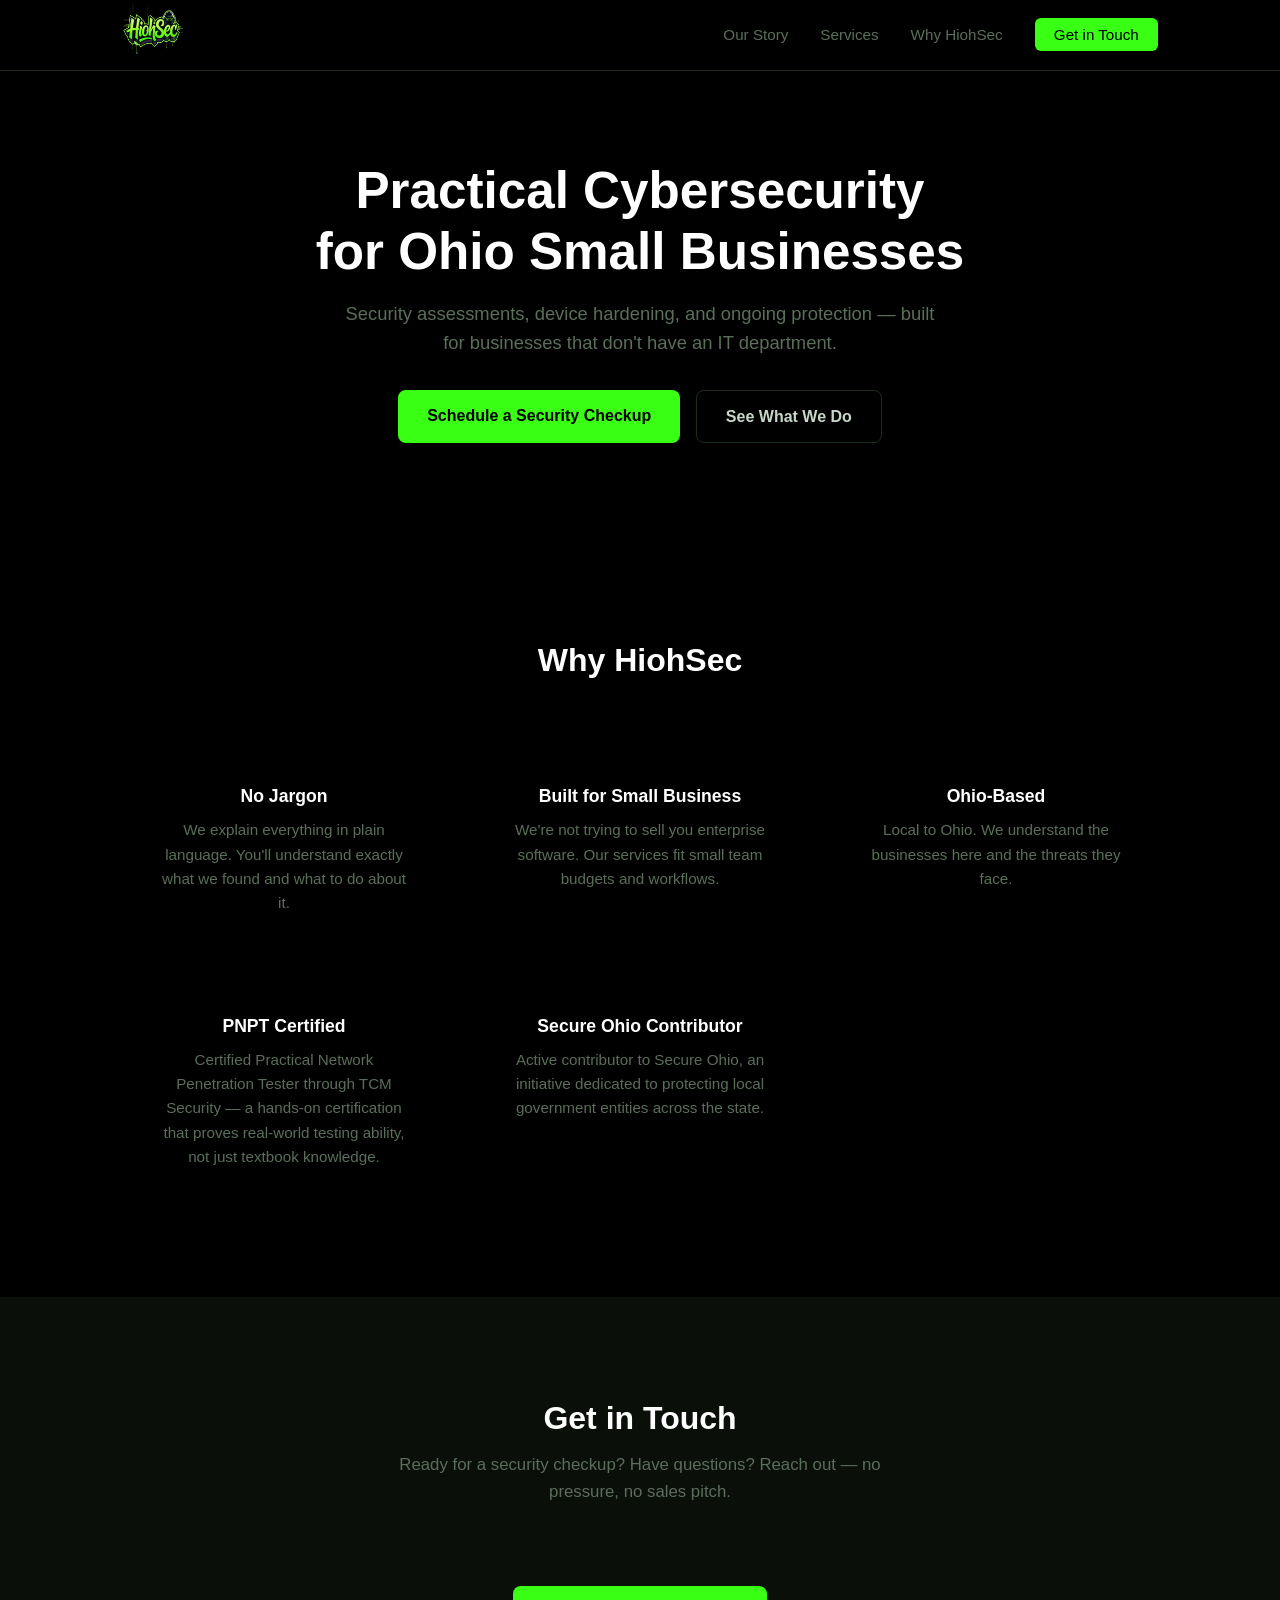
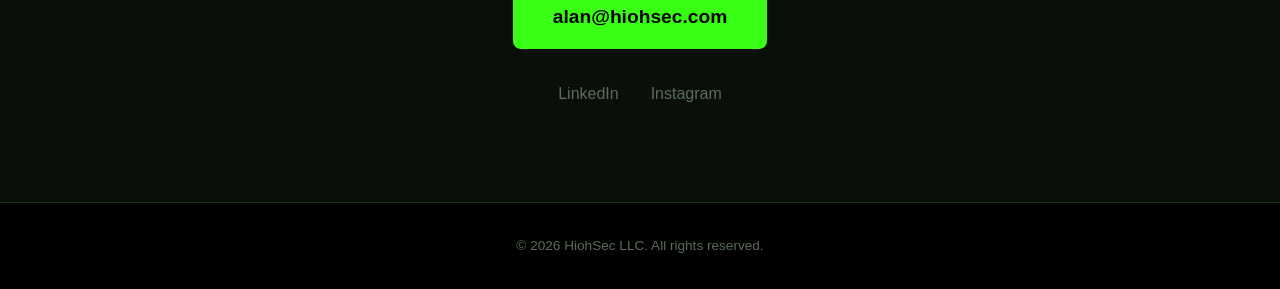
==== index.html @ aab49d2a "Tighten CSP, add referrer meta, add SECURITY.md" ====
<!DOCTYPE html>
<html lang="en">
<head>
    <meta charset="UTF-8">
    <meta name="viewport" content="width=device-width, initial-scale=1.0">
    <meta name="description" content="HiohSec LLC — Affordable, practical cybersecurity assessments for Ohio small businesses. PNPT-certified. Founded in Ohio.">
    <title>HiohSec LLC | Cybersecurity for Ohio Small Businesses</title>
    <meta http-equiv="Content-Security-Policy" content="default-src 'self'; script-src 'self'; style-src 'self' https://fonts.googleapis.com; font-src https://fonts.gstatic.com; img-src 'self' data:;">
    <meta name="referrer" content="strict-origin-when-cross-origin">
    <link rel="icon" type="image/png" href="img/logo.png">
    <link rel="preconnect" href="https://fonts.googleapis.com">
    <link rel="preconnect" href="https://fonts.gstatic.com" crossorigin>
    <link href="https://fonts.googleapis.com/css2?family=Inter:wght@400;500;600;700&display=swap" rel="stylesheet">
    <link rel="stylesheet" href="css/style.css">
</head>
<body>
    
    <nav class="navbar">
        <div class="container nav-content">
            <a href="index.html" class="nav-logo">
                <img src="img/logo.png" alt="HiohSec LLC">
            </a>
            <ul class="nav-links">
                <li><a href="about.html">Our Story</a></li>
                <li><a href="services.html">Services</a></li>
                <li><a href="#why">Why HiohSec</a></li>
                <li><a href="#contact" class="nav-cta">Get in Touch</a></li>
            </ul>
            <button class="mobile-menu-btn" aria-label="Toggle menu">
                <span></span>
                <span></span>
                <span></span>
            </button>
        </div>
    </nav>

    <section class="hero">
        <div class="container">
            <h1>Practical Cybersecurity<br>for Ohio Small Businesses</h1>
            <p class="hero-sub">Security assessments, device hardening, and ongoing protection — built for businesses that don't have an IT department.</p>
            <div class="hero-buttons">
                <a href="https://calendly.com/hiohsec/30min" class="btn btn-primary" target="_blank" rel="noopener noreferrer">Schedule a Security Checkup</a>
                <a href="services.html" class="btn btn-secondary">See What We Do</a>
            </div>
        </div>
    </section>

    <section id="why" class="section">
        <div class="container">
            <h2>Why HiohSec</h2>
            <div class="why-grid">
                <div class="why-item">
                    <h3>No Jargon</h3>
                    <p>We explain everything in plain language. You'll understand exactly what we found and what to do about it.</p>
                </div>
                <div class="why-item">
                    <h3>Built for Small Business</h3>
                    <p>We're not trying to sell you enterprise software. Our services fit small team budgets and workflows.</p>
                </div>
                <div class="why-item">
                    <h3>Ohio-Based</h3>
                    <p>Local to Ohio. We understand the businesses here and the threats they face.</p>
                </div>
                <div class="why-item">
                    <h3>PNPT Certified</h3>
                    <p>Certified Practical Network Penetration Tester through TCM Security — a hands-on certification that proves real-world testing ability, not just textbook knowledge.</p>
                </div>
                <div class="why-item">
                    <h3>Secure Ohio Contributor</h3>
                    <p>Active contributor to Secure Ohio, an initiative dedicated to protecting local government entities across the state.</p>
                </div>
            </div>
        </div>
    </section>

    <section id="contact" class="section section-alt">
        <div class="container contact-section">
            <h2>Get in Touch</h2>
            <p class="section-sub">Ready for a security checkup? Have questions? Reach out — no pressure, no sales pitch.</p>
            <a href="mailto:alan@hiohsec.com" class="btn btn-primary btn-lg">alan@hiohsec.com</a>
            <div class="social-links">
                <a href="https://www.linkedin.com/in/alan-alvarado1/" target="_blank" rel="noopener noreferrer">LinkedIn</a>
                <a href="https://www.instagram.com/hiohsec" target="_blank" rel="noopener noreferrer">Instagram</a>
            </div>
        </div>
    </section>

    <footer class="footer">
        <div class="container">
            <p>&copy; 2026 HiohSec LLC. All rights reserved.</p>
        </div>
    </footer>

    <script src="/js/main.js"></script>
</body>
</html>
---- css/style.css ----
/*
    ===========================================
    HiohSec — Stylesheet
    ===========================================

    HOW CSS WORKS (quick version):
    - You select HTML elements and apply styles to them.
    - "." means a class (e.g., .navbar styles <nav class="navbar">)
    - "#" means an id (e.g., #about styles <section id="about">)
    - Styles cascade — later rules override earlier ones.

    CSS VARIABLES (the :root block below):
    - Think of these as constants. Define colors once, use everywhere.
    - If you want to change the brand color, change it in ONE place.
*/

:root {
    /* Brand colors — neon green + black to match the HiohSec logo */
    --color-primary: #39ff14;       /* Neon green — matches logo */
    --color-primary-dark: #2ecc0f;  /* Slightly darker green for hover states */
    --color-bg: #000000;            /* Pure black */
    --color-bg-alt: #0a0f0a;       /* Near-black with a hint of green */
    --color-text: #c8d6c8;          /* Light gray-green text */
    --color-text-muted: #5a6e5a;    /* Muted green-gray */
    --color-heading: #ffffff;       /* White headings */
    --color-border: #1a2e1a;        /* Dark green-tinted borders */
    --color-card: #0a0f0a;          /* Card backgrounds */

    /* Typography */
    --font-main: 'Inter', -apple-system, BlinkMacSystemFont, sans-serif;

    /* Spacing — consistent spacing makes everything look clean */
    --space-xs: 0.5rem;
    --space-sm: 1rem;
    --space-md: 2rem;
    --space-lg: 4rem;
    --space-xl: 6rem;
}

/*
    RESET & BASE
    Browsers have default styles that vary. This normalizes everything
    so the site looks the same on Chrome, Firefox, Safari, Edge.
*/
*,
*::before,
*::after {
    margin: 0;
    padding: 0;
    box-sizing: border-box; /* Makes width calculations include padding/border */
}

html {
    scroll-behavior: smooth;     /* Smooth scrolling when clicking nav links */
    scroll-padding-top: 80px;   /* Offset so sections aren't hidden behind the navbar */
}

body {
    font-family: var(--font-main);
    background-color: var(--color-bg);
    color: var(--color-text);
    line-height: 1.6;           /* Line spacing — 1.6 is very readable */
    -webkit-font-smoothing: antialiased;
}

/*
    CONTAINER
    Centers content and limits max width so text doesn't
    stretch across ultra-wide screens. Used inside every section.
*/
.container {
    max-width: 1100px;
    margin: 0 auto;          /* auto left/right margin = centered */
    padding: 0 var(--space-md);
}

/* =========================================
   NAVIGATION
   ========================================= */
.navbar {
    position: fixed;          /* Stays at the top when you scroll */
    top: 0;
    left: 0;
    right: 0;
    z-index: 1000;           /* On top of everything else */
    background: rgba(0, 0, 0, 0.95);   /* Black semi-transparent bg */
    backdrop-filter: blur(10px);          /* Blurred glass effect */
    border-bottom: 1px solid var(--color-border);
}

.nav-content {
    display: flex;            /* Flexbox: items sit side by side */
    align-items: center;
    justify-content: space-between;  /* Logo left, links right */
    height: 70px;
}

.nav-logo {
    font-size: 1.4rem;
    font-weight: 700;
    color: var(--color-heading);
    text-decoration: none;
}

.nav-logo img {
    height: 65px;
    width: auto;
}

.nav-links {
    display: flex;
    list-style: none;        /* Removes bullet points */
    gap: var(--space-md);    /* Space between links */
    align-items: center;
}

.nav-links a {
    color: var(--color-text-muted);
    text-decoration: none;
    font-size: 0.95rem;
    font-weight: 500;
    transition: color 0.2s;  /* Smooth color change on hover */
}

.nav-links a:hover {
    color: var(--color-heading);
}

/* The "Get in Touch" button in the nav */
.nav-cta {
    background: var(--color-primary);
    color: #000000 !important;
    padding: 0.5rem 1.2rem;
    border-radius: 6px;
    transition: background 0.2s !important;
}

.nav-cta:hover {
    background: var(--color-primary-dark) !important;
}

/* Mobile menu button — hidden on desktop */
.mobile-menu-btn {
    display: none;
    background: none;
    border: none;
    cursor: pointer;
    padding: 0.5rem;
    flex-direction: column;
    gap: 5px;
}

.mobile-menu-btn span {
    display: block;
    width: 24px;
    height: 2px;
    background: var(--color-text);
    transition: transform 0.3s, opacity 0.3s;
}

/* Hamburger → X animation when menu is open */
.mobile-menu-btn.active span:nth-child(1) {
    transform: rotate(45deg) translate(5px, 5px);
}
.mobile-menu-btn.active span:nth-child(2) {
    opacity: 0;
}
.mobile-menu-btn.active span:nth-child(3) {
    transform: rotate(-45deg) translate(5px, -5px);
}

/* =========================================
   HERO SECTION
   ========================================= */
.hero {
    padding: 10rem 0 var(--space-xl);  /* Extra top padding to clear fixed nav */
    text-align: center;
}

.hero h1 {
    font-size: clamp(2rem, 5vw, 3.2rem);  /* Responsive font size: min 2rem, max 3.2rem */
    font-weight: 700;
    color: var(--color-heading);
    line-height: 1.2;
    margin-bottom: var(--space-sm);
}

.hero-sub {
    font-size: 1.15rem;
    color: var(--color-text-muted);
    max-width: 600px;
    margin: 0 auto var(--space-md);
}

.hero-buttons {
    display: flex;
    gap: var(--space-sm);
    justify-content: center;
    flex-wrap: wrap;         /* Wraps to new line on small screens */
}

/* =========================================
   BUTTONS
   ========================================= */
.btn {
    display: inline-block;
    padding: 0.8rem 1.8rem;
    border-radius: 8px;
    text-decoration: none;
    font-weight: 600;
    font-size: 1rem;
    transition: all 0.2s;
    cursor: pointer;
}

.btn-primary {
    background: var(--color-primary);
    color: #000000;
}

.btn-primary:hover {
    background: var(--color-primary-dark);
    transform: translateY(-1px);  /* Subtle lift on hover */
}

.btn-secondary {
    background: transparent;
    color: var(--color-text);
    border: 1px solid var(--color-border);
}

.btn-secondary:hover {
    border-color: var(--color-text-muted);
    transform: translateY(-1px);
}

.btn-lg {
    font-size: 1.2rem;
    padding: 1rem 2.5rem;
}

/* =========================================
   SECTIONS
   ========================================= */
.section {
    padding: var(--space-xl) 0;
}

/* Alternating background for visual rhythm */
.section-alt {
    background: var(--color-bg-alt);
}

.section h2 {
    font-size: 2rem;
    color: var(--color-heading);
    margin-bottom: var(--space-xs);
    text-align: center;
}

.section-sub {
    color: var(--color-text-muted);
    text-align: center;
    max-width: 550px;
    margin: 0 auto var(--space-lg);
    font-size: 1.05rem;
}

/* =========================================
   ABOUT SECTION
   ========================================= */
.about-text {
    max-width: 700px;
    margin: var(--space-md) auto 0;
}

.about-text p {
    margin-bottom: var(--space-sm);
    font-size: 1.05rem;
}

.credentials {
    margin-top: var(--space-md);
    display: flex;
    flex-direction: column;
    gap: var(--space-sm);
}

.credential {
    background: var(--color-bg-alt);
    padding: var(--space-sm) var(--space-md);
    border-radius: 8px;
    border-left: 3px solid var(--color-primary);
}

.credential-label {
    display: block;
    font-size: 0.8rem;
    color: var(--color-primary);
    font-weight: 600;
    text-transform: uppercase;
    letter-spacing: 0.05em;
    margin-bottom: 0.25rem;
}

.credential-value {
    color: var(--color-heading);
    font-weight: 500;
}

/* =========================================
   SERVICES GRID
   ========================================= */

/*
    CSS GRID:
    This creates a responsive grid. "repeat(auto-fit, minmax(300px, 1fr))"
    means: make as many columns as fit, each at least 300px wide.
    On a wide screen = 3 columns. On a phone = 1 column. Automatic.
*/
.services-grid {
    display: grid;
    grid-template-columns: repeat(auto-fit, minmax(300px, 1fr));
    gap: var(--space-md);
}

.service-card {
    background: var(--color-bg);
    border: 1px solid var(--color-border);
    border-radius: 12px;
    padding: var(--space-md);
    transition: border-color 0.2s, transform 0.2s;
}

.service-card:hover {
    border-color: var(--color-primary);
    transform: translateY(-2px);
}

.service-icon {
    font-size: 2rem;
    margin-bottom: var(--space-sm);
}

.service-card h3 {
    color: var(--color-heading);
    font-size: 1.25rem;
    margin-bottom: var(--space-xs);
}

.service-card p {
    color: var(--color-text-muted);
    margin-bottom: var(--space-sm);
    font-size: 0.95rem;
}

.service-list {
    list-style: none;
}

.service-list li {
    color: var(--color-text);
    padding: 0.3rem 0;
    font-size: 0.9rem;
}

/* Adds a checkmark before each list item */
.service-list li::before {
    content: "✓ ";
    color: var(--color-primary);
    font-weight: 700;
}

/* =========================================
   WHY GRID
   ========================================= */
.why-grid {
    display: grid;
    grid-template-columns: repeat(auto-fit, minmax(240px, 1fr));
    gap: var(--space-md);
    margin-top: var(--space-lg);
}

.why-item {
    text-align: center;
    padding: var(--space-md);
}

.why-item h3 {
    color: var(--color-heading);
    margin-bottom: var(--space-xs);
    font-size: 1.1rem;
}

.why-item p {
    color: var(--color-text-muted);
    font-size: 0.95rem;
}

/* =========================================
   CONTACT SECTION
   ========================================= */
.contact-section {
    text-align: center;
}

.contact-section .btn {
    margin-top: var(--space-sm);
}

.social-links {
    margin-top: var(--space-md);
    display: flex;
    justify-content: center;
    gap: var(--space-md);
}

.social-links a {
    color: var(--color-text-muted);
    text-decoration: none;
    font-weight: 500;
    transition: color 0.2s;
}

.social-links a:hover {
    color: var(--color-primary);
}

/* =========================================
   FOOTER
   ========================================= */
.footer {
    padding: var(--space-md) 0;
    text-align: center;
    border-top: 1px solid var(--color-border);
    color: var(--color-text-muted);
    font-size: 0.85rem;
}

/* =========================================
   PAGE HERO (for sub-pages like About, Services)
   ========================================= */
.page-hero {
    padding: 8rem 0 var(--space-lg);
    text-align: center;
    border-bottom: 1px solid var(--color-border);
}

.page-hero h1 {
    font-size: clamp(2rem, 5vw, 3rem);
    font-weight: 700;
    color: var(--color-heading);
    margin-bottom: var(--space-xs);
}

/* Active nav link */
.nav-links a.active {
    color: var(--color-primary);
}

/* =========================================
   STORY PAGE (about.html)
   ========================================= */
.story-content {
    max-width: 750px;
    margin: 0 auto;
}

.story-block {
    margin-bottom: var(--space-md);
}

.story-block p {
    font-size: 1.05rem;
    margin-bottom: var(--space-sm);
    line-height: 1.8;
}

.story-block h2 {
    text-align: left;
    margin-bottom: var(--space-md);
}

.story-divider {
    border: none;
    border-top: 1px solid var(--color-border);
    margin: var(--space-lg) 0;
}

.story-location {
    text-align: center;
}

.story-image {
    width: 100%;
    max-width: 600px;
    border-radius: 12px;
    border: 1px solid var(--color-border);
    margin-bottom: var(--space-md);
}

.story-caption {
    max-width: 550px;
    margin: 0 auto;
}

.story-pin {
    font-size: 1.5rem;
    display: block;
    margin-bottom: var(--space-xs);
}

.story-caption h3 {
    color: var(--color-primary);
    font-size: 1.2rem;
    margin-bottom: var(--space-xs);
}

.story-caption p {
    color: var(--color-text-muted);
    font-size: 0.95rem;
    font-style: italic;
}

/* =========================================
   HOW IT WORKS (services.html)
   ========================================= */
.steps-grid {
    display: grid;
    grid-template-columns: repeat(auto-fit, minmax(250px, 1fr));
    gap: var(--space-md);
    margin-top: var(--space-md);
}

.step {
    text-align: center;
    padding: var(--space-md);
}

.step-number {
    display: inline-flex;
    align-items: center;
    justify-content: center;
    width: 48px;
    height: 48px;
    border-radius: 50%;
    background: var(--color-primary);
    color: #000000;
    font-size: 1.3rem;
    font-weight: 700;
    margin-bottom: var(--space-sm);
}

.step h3 {
    color: var(--color-heading);
    margin-bottom: var(--space-xs);
}

.step p {
    color: var(--color-text-muted);
    font-size: 0.95rem;
}

/* =========================================
   MOBILE RESPONSIVE
   ========================================= */

/*
    @media queries let you change styles based on screen size.
    768px is a common breakpoint for tablets.
    Below that = phones.
*/
@media (max-width: 768px) {
    /* Show the hamburger menu button */
    .mobile-menu-btn {
        display: flex;
    }

    .navbar {
        margin-top: 0;
    }

    .container.nav-content {
        flex-direction: column;
        align-items: flex-start;
        height: auto;
        padding-top: 0.5rem;
        padding-bottom: 0.5rem;
    }

    .nav-links {
        display: none;
        position: absolute;
        top: 100%; /* place directly below the navbar (responsive to navbar height) */
        left: 0;
        right: 0;
        background: var(--color-bg);
        border-bottom: 1px solid var(--color-border);
        flex-direction: column;
        padding: var(--space-sm) 0;
        z-index: 999;
    }
    .nav-links.active {
        display: flex;
    }
    .nav-links li {
        text-align: center;
        padding: 1.2rem 0;
    }
    .nav-links a {
        display: inline-block;
        padding: 0.5rem 1.2rem;
        margin: 0.2rem 0;
    }
    .nav-cta {
        margin-top: 0.5rem;
        margin-bottom: 0.5rem;
        width: 90%;
        box-sizing: border-box;
        display: block;
        margin-left: auto;
        margin-right: auto;
    }
    .nav-logo {
        padding-left: 0.5rem;
        margin-bottom: 0.5rem;
    }
    .nav-logo img {
        height: 50px;
        margin-bottom: 0.5rem;
    }
    /* Ensure hamburger sits above dropdown and other content */
    .mobile-menu-btn {
        z-index: 1100;
    }
}
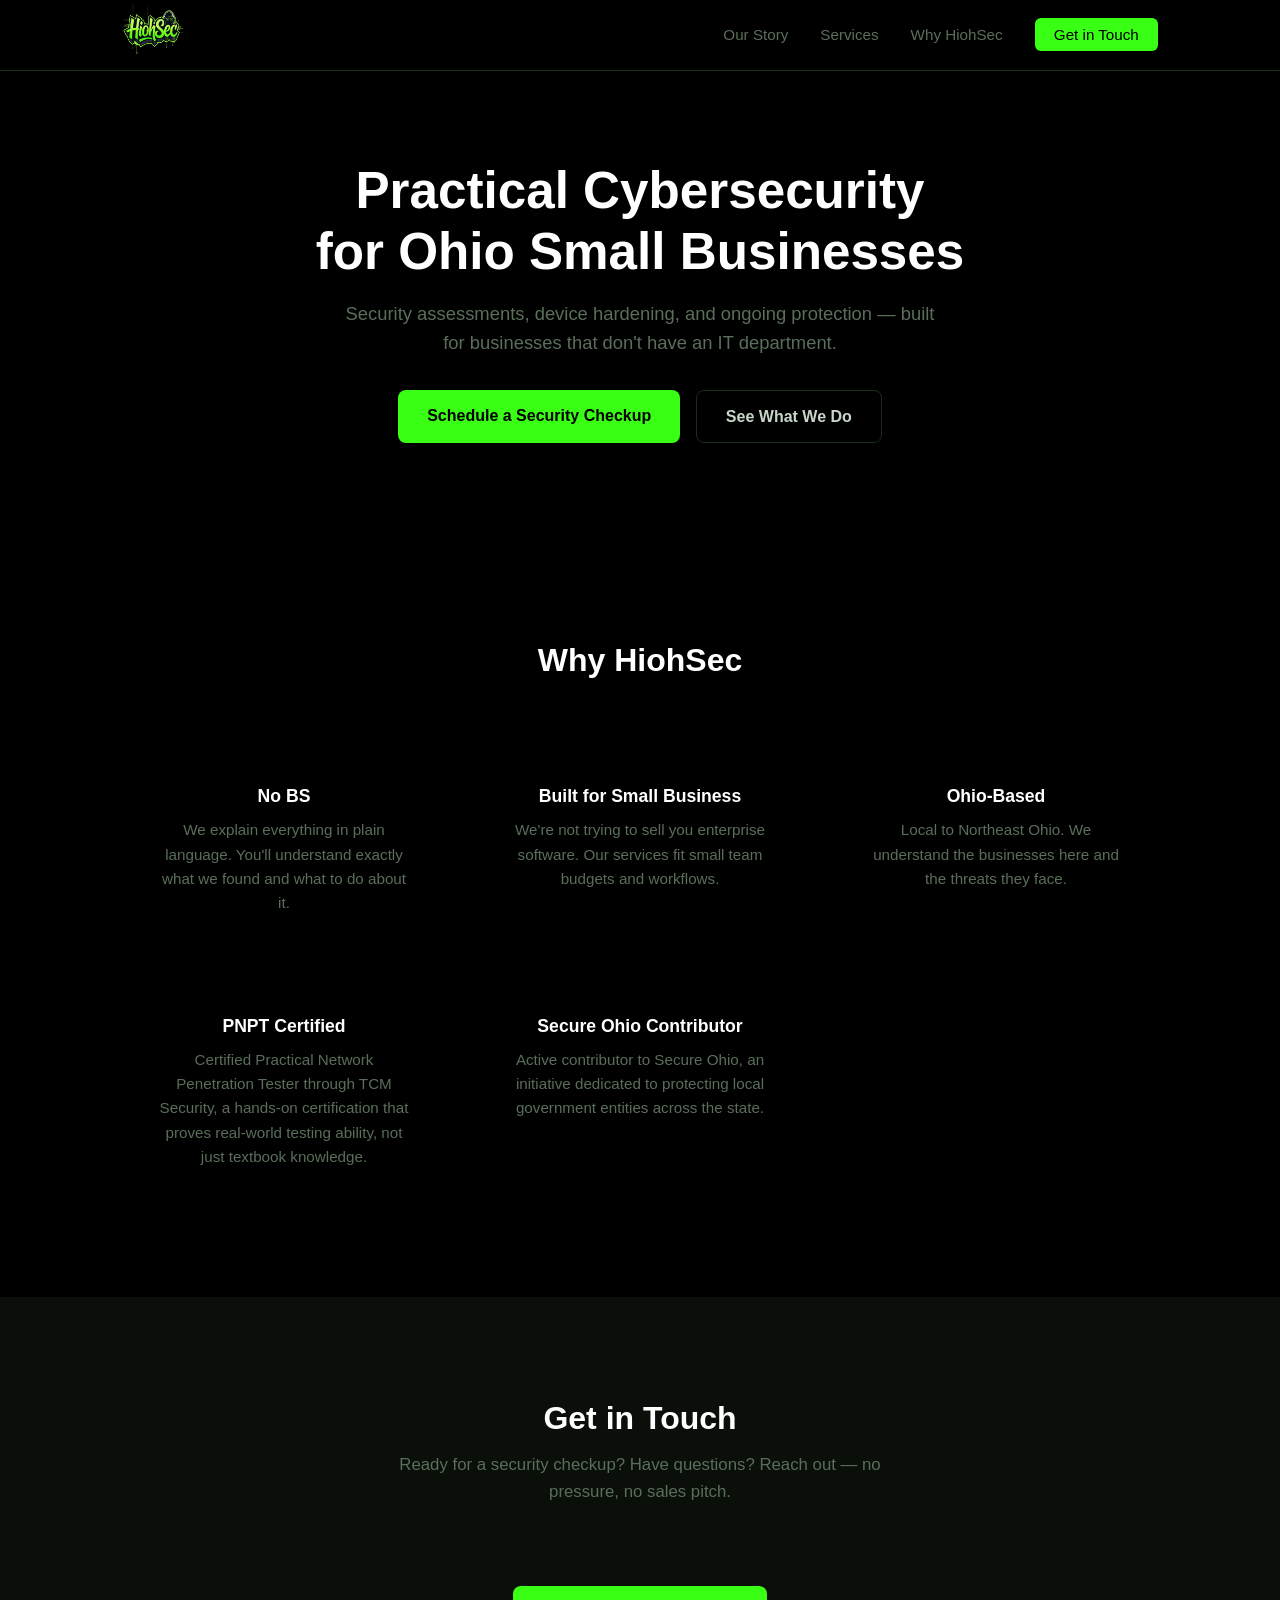
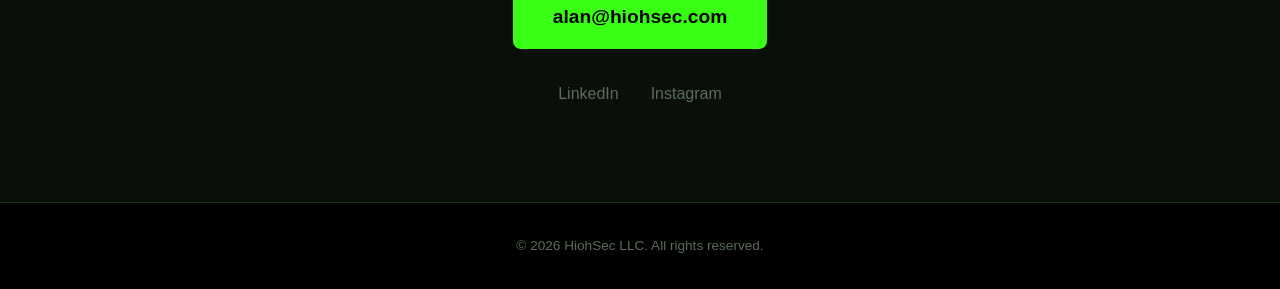
==== commit 4ca7f49c: "Minor FIx" ====
--- a/index.html
+++ b/index.html
@@ -50,7 +50,7 @@
             <h2>Why HiohSec</h2>
             <div class="why-grid">
                 <div class="why-item">
-                    <h3>No Jargon</h3>
+                    <h3>No BS</h3>
                     <p>We explain everything in plain language. You'll understand exactly what we found and what to do about it.</p>
                 </div>
                 <div class="why-item">
@@ -59,11 +59,11 @@
                 </div>
                 <div class="why-item">
                     <h3>Ohio-Based</h3>
-                    <p>Local to Ohio. We understand the businesses here and the threats they face.</p>
+                    <p>Local to Northeast Ohio. We understand the businesses here and the threats they face.</p>
                 </div>
                 <div class="why-item">
                     <h3>PNPT Certified</h3>
-                    <p>Certified Practical Network Penetration Tester through TCM Security — a hands-on certification that proves real-world testing ability, not just textbook knowledge.</p>
+                    <p>Certified Practical Network Penetration Tester through TCM Security, a hands-on certification that proves real-world testing ability, not just textbook knowledge.</p>
                 </div>
                 <div class="why-item">
                     <h3>Secure Ohio Contributor</h3>
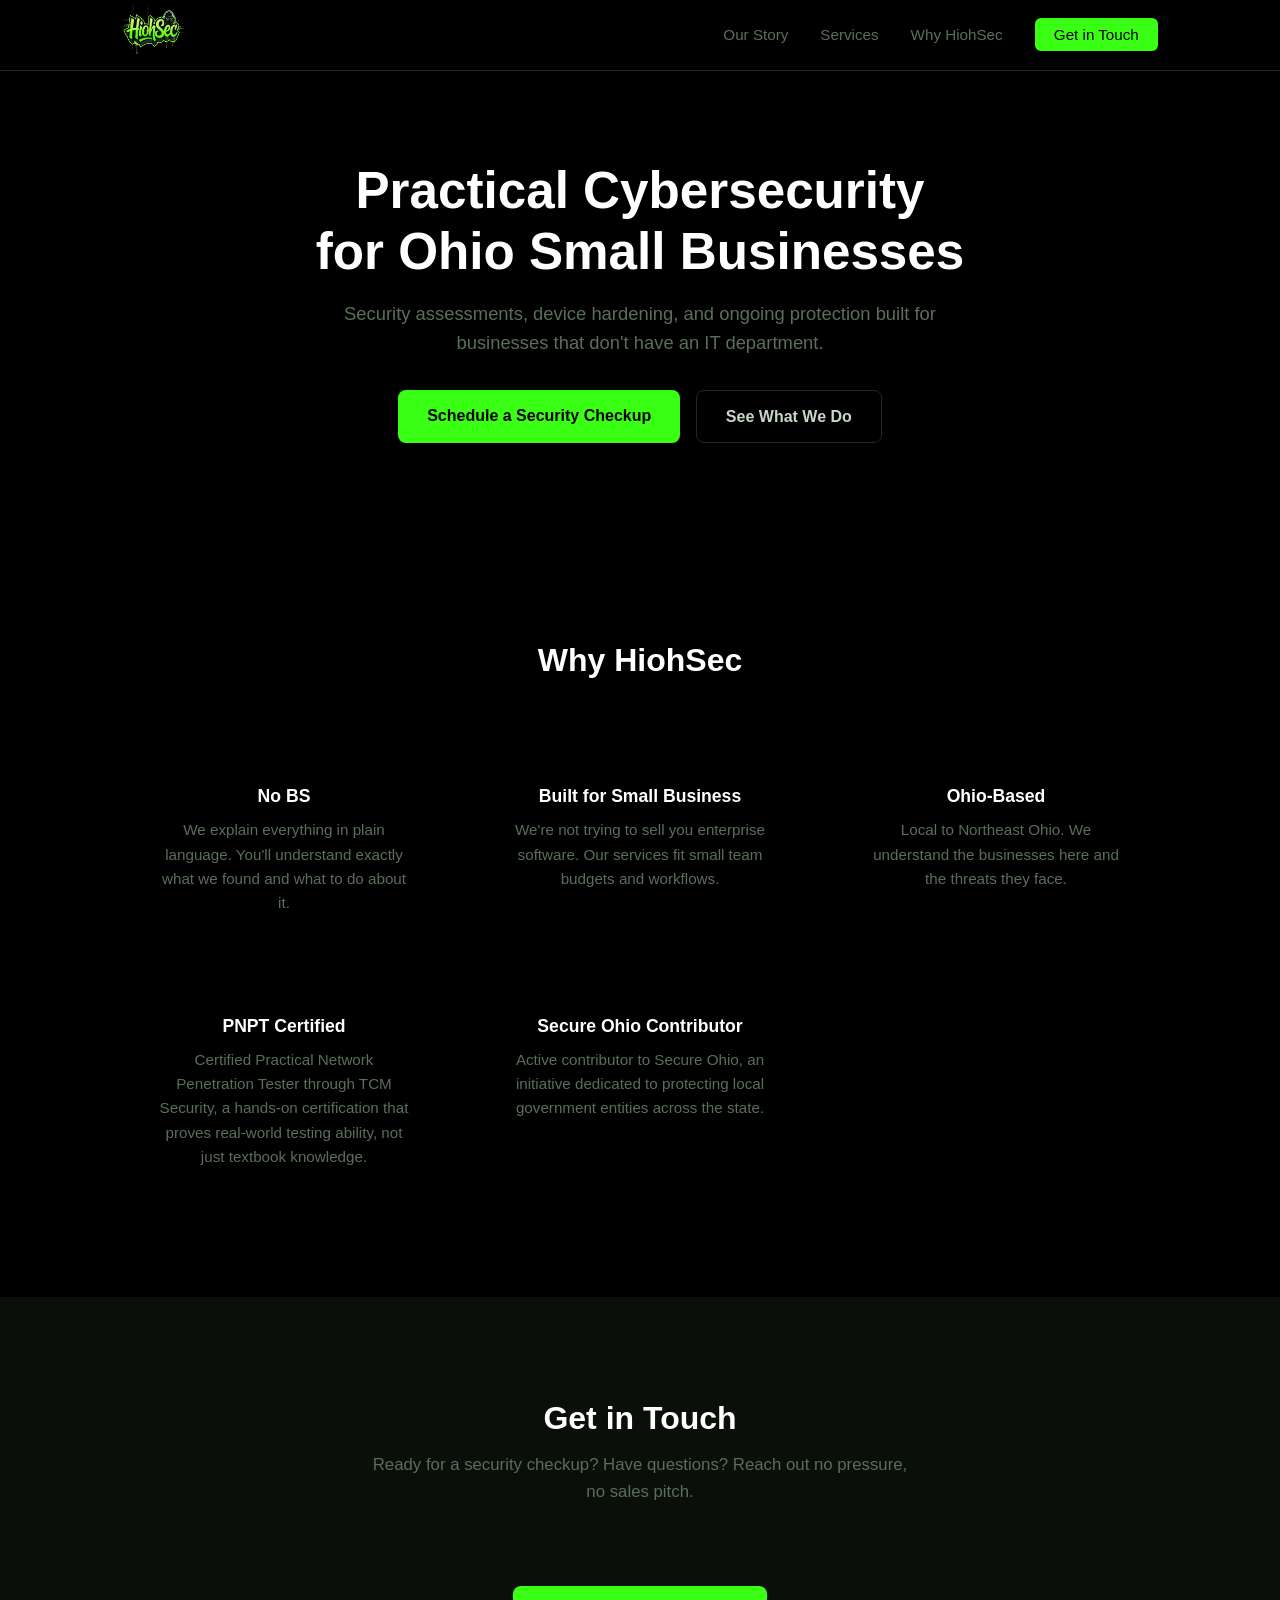
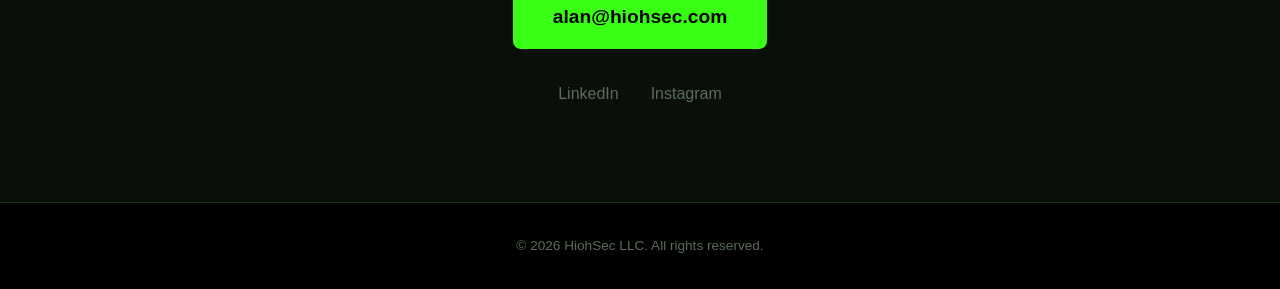
==== commit 4e9e6057: "fd" ====
--- a/index.html
+++ b/index.html
@@ -37,7 +37,7 @@
     <section class="hero">
         <div class="container">
             <h1>Practical Cybersecurity<br>for Ohio Small Businesses</h1>
-            <p class="hero-sub">Security assessments, device hardening, and ongoing protection — built for businesses that don't have an IT department.</p>
+            <p class="hero-sub">Security assessments, device hardening, and ongoing protection built for businesses that don't have an IT department.</p>
             <div class="hero-buttons">
                 <a href="https://calendly.com/hiohsec/30min" class="btn btn-primary" target="_blank" rel="noopener noreferrer">Schedule a Security Checkup</a>
                 <a href="services.html" class="btn btn-secondary">See What We Do</a>
@@ -76,7 +76,7 @@
     <section id="contact" class="section section-alt">
         <div class="container contact-section">
             <h2>Get in Touch</h2>
-            <p class="section-sub">Ready for a security checkup? Have questions? Reach out — no pressure, no sales pitch.</p>
+            <p class="section-sub">Ready for a security checkup? Have questions? Reach out no pressure, no sales pitch.</p>
             <a href="mailto:alan@hiohsec.com" class="btn btn-primary btn-lg">alan@hiohsec.com</a>
             <div class="social-links">
                 <a href="https://www.linkedin.com/in/alan-alvarado1/" target="_blank" rel="noopener noreferrer">LinkedIn</a>
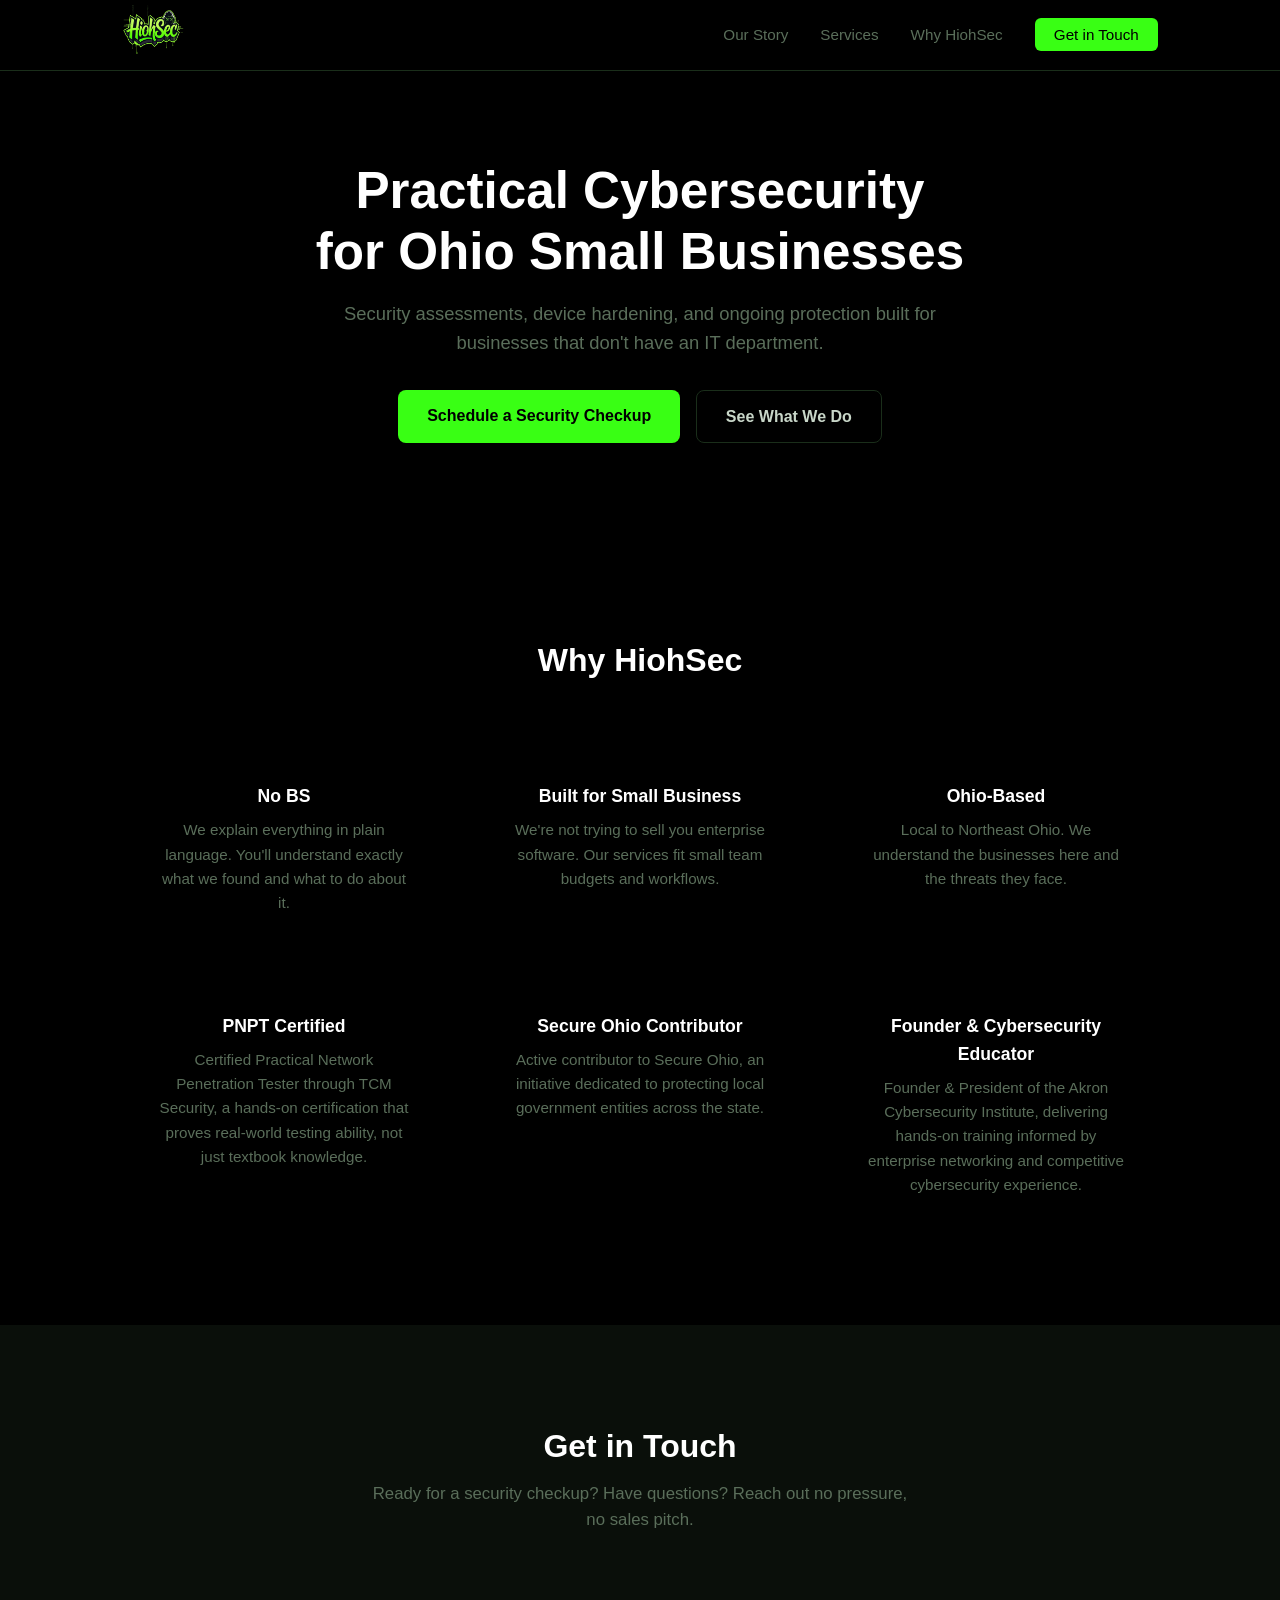
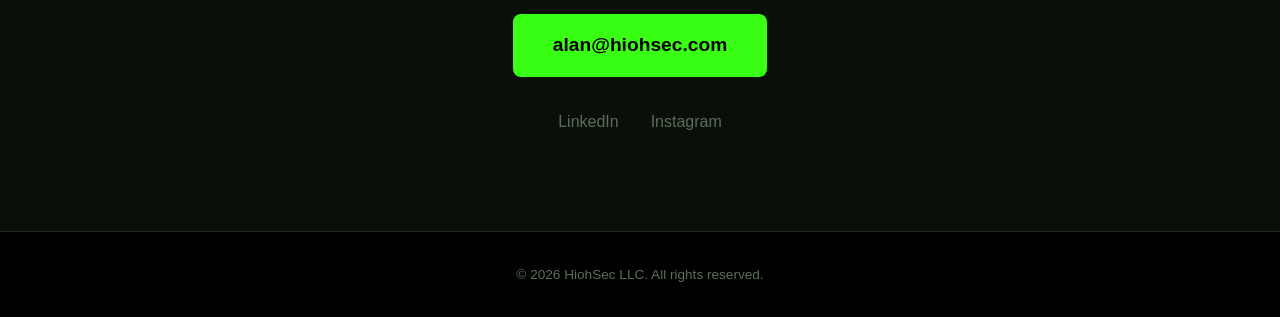
==== commit e2e93cd1: "Add ACI founder item to Why HiohSec" ====
--- a/index.html
+++ b/index.html
@@ -69,6 +69,10 @@
                     <h3>Secure Ohio Contributor</h3>
                     <p>Active contributor to Secure Ohio, an initiative dedicated to protecting local government entities across the state.</p>
                 </div>
+                <div class="why-item">
+                    <h3>Founder & Cybersecurity Educator</h3>
+                    <p>Founder & President of the Akron Cybersecurity Institute, delivering hands‑on training informed by enterprise networking and competitive cybersecurity experience.</p>
+                </div>
             </div>
         </div>
     </section>
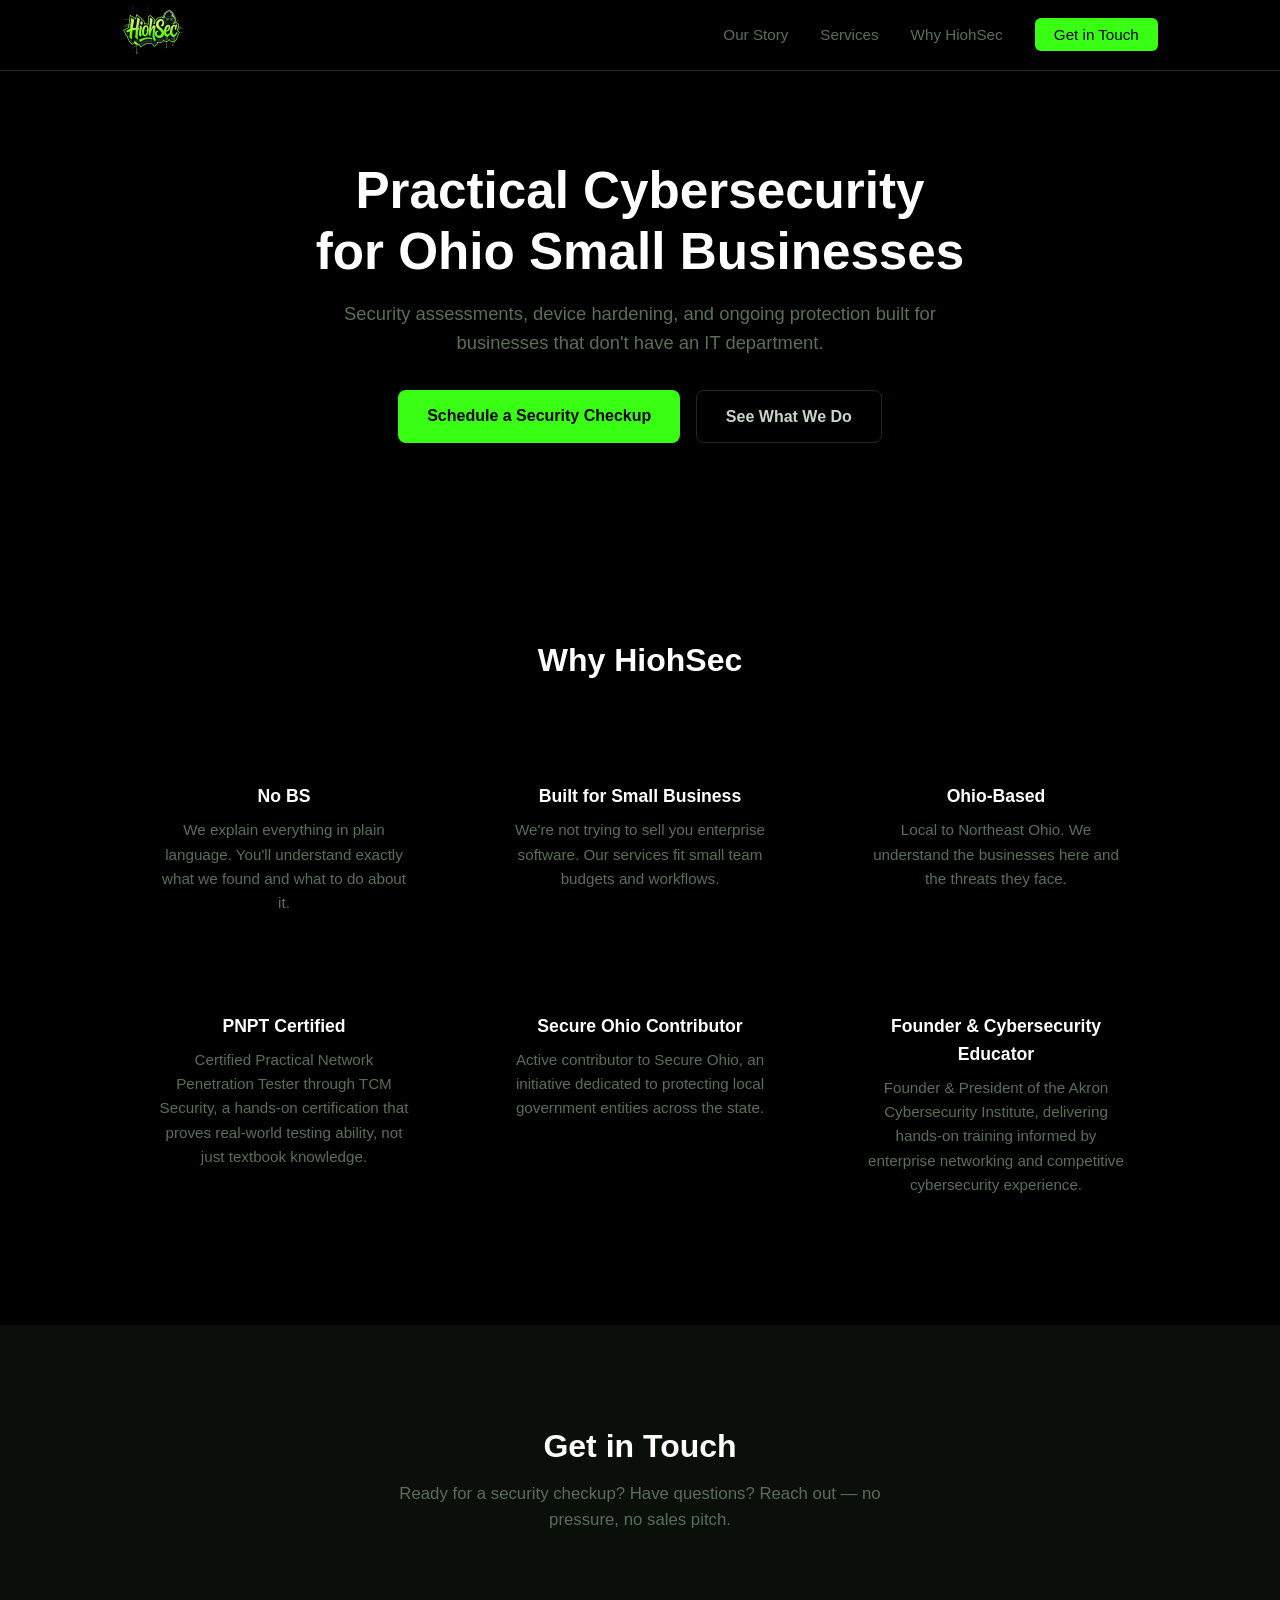
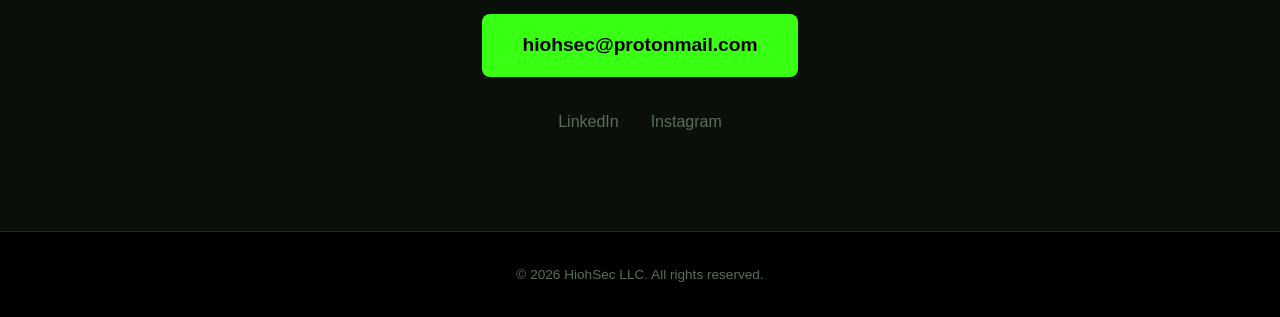
==== commit 4b494a6b: "lol" ====
--- a/index.html
+++ b/index.html
@@ -7,7 +7,14 @@
     <title>HiohSec LLC | Cybersecurity for Ohio Small Businesses</title>
     <meta http-equiv="Content-Security-Policy" content="default-src 'self'; script-src 'self'; style-src 'self' https://fonts.googleapis.com; font-src https://fonts.gstatic.com; img-src 'self' data:;">
     <meta name="referrer" content="strict-origin-when-cross-origin">
-    <link rel="icon" type="image/png" href="img/logo.png">
+    <link rel="canonical" href="https://hiohsec.com/">
+    <meta property="og:type" content="website">
+    <meta property="og:title" content="HiohSec LLC | Cybersecurity for Ohio Small Businesses">
+    <meta property="og:description" content="Affordable, practical cybersecurity assessments for Ohio small businesses. PNPT-certified.">
+    <meta property="og:url" content="https://hiohsec.com/">
+    <meta property="og:image" content="https://hiohsec.com/img/logo.png">
+    <meta name="twitter:card" content="summary">
+    <link rel="icon" type="image/png" href="img/favicon.png">
     <link rel="preconnect" href="https://fonts.googleapis.com">
     <link rel="preconnect" href="https://fonts.gstatic.com" crossorigin>
     <link href="https://fonts.googleapis.com/css2?family=Inter:wght@400;500;600;700&display=swap" rel="stylesheet">
@@ -18,7 +25,7 @@
     <nav class="navbar">
         <div class="container nav-content">
             <a href="index.html" class="nav-logo">
-                <img src="img/logo.png" alt="HiohSec LLC">
+                <img src="img/logo.png" alt="HiohSec LLC" width="260" height="260">
             </a>
             <ul class="nav-links">
                 <li><a href="about.html">Our Story</a></li>
@@ -26,7 +33,7 @@
                 <li><a href="#why">Why HiohSec</a></li>
                 <li><a href="#contact" class="nav-cta">Get in Touch</a></li>
             </ul>
-            <button class="mobile-menu-btn" aria-label="Toggle menu">
+            <button class="mobile-menu-btn" aria-label="Toggle menu" aria-expanded="false">
                 <span></span>
                 <span></span>
                 <span></span>
@@ -80,8 +87,8 @@
     <section id="contact" class="section section-alt">
         <div class="container contact-section">
             <h2>Get in Touch</h2>
-            <p class="section-sub">Ready for a security checkup? Have questions? Reach out no pressure, no sales pitch.</p>
-            <a href="mailto:alan@hiohsec.com" class="btn btn-primary btn-lg">alan@hiohsec.com</a>
+            <p class="section-sub">Ready for a security checkup? Have questions? Reach out &mdash; no pressure, no sales pitch.</p>
+            <a href="mailto:hiohsec@protonmail.com" class="btn btn-primary btn-lg">hiohsec@protonmail.com</a>
             <div class="social-links">
                 <a href="https://www.linkedin.com/in/alan-alvarado1/" target="_blank" rel="noopener noreferrer">LinkedIn</a>
                 <a href="https://www.instagram.com/hiohsec" target="_blank" rel="noopener noreferrer">Instagram</a>
@@ -95,6 +102,6 @@
         </div>
     </footer>
 
-    <script src="/js/main.js"></script>
+    <script src="js/main.js"></script>
 </body>
 </html>
--- a/css/style.css
+++ b/css/style.css
@@ -337,6 +337,12 @@
     transform: translateY(-2px);
 }
 
+/* Cards are keyboard-focusable (they open the details modal) */
+.service-card:focus-visible {
+    outline: 2px solid var(--color-primary);
+    outline-offset: 4px;
+}
+
 .service-icon {
     font-size: 2rem;
     margin-bottom: var(--space-sm);
@@ -438,6 +444,47 @@
 }
 
 /* =========================================
+   MODAL (Service details)
+   ========================================= */
+.modal-overlay {
+    display: none;
+    position: fixed;
+    inset: 0;
+    background: rgba(0,0,0,0.6);
+    align-items: center;
+    justify-content: center;
+    z-index: 1200;
+    padding: var(--space-md);
+}
+.modal-overlay.active { display: flex; }
+.modal {
+    background: var(--color-bg);
+    color: var(--color-text);
+    max-width: 800px;
+    width: 100%;
+    border-radius: 12px;
+    padding: var(--space-md);
+    border: 1px solid var(--color-border);
+    box-shadow: 0 10px 30px rgba(0,0,0,0.5);
+    position: relative;
+}
+.modal h3 { margin-top: 0; color: var(--color-heading); }
+.modal-close {
+    position: absolute;
+    top: 8px;
+    right: 8px;
+    background: none;
+    border: none;
+    color: var(--color-text-muted);
+    font-size: 1.5rem;
+    cursor: pointer;
+    padding: 6px;
+}
+.modal-close:hover { color: var(--color-heading); }
+.modal-content p, .modal-content li { color: var(--color-text); font-size: 1rem; line-height: 1.6; }
+.modal .service-list { margin-top: var(--space-sm); }
+
+/* =========================================
    PAGE HERO (for sub-pages like About, Services)
    ========================================= */
 .page-hero {
@@ -468,12 +515,16 @@
 
 .story-block {
     margin-bottom: var(--space-md);
+    max-width: 700px;
+    margin: 0 auto var(--space-md);
+    padding: 0 var(--space-sm);
 }
 
 .story-block p {
     font-size: 1.05rem;
     margin-bottom: var(--space-sm);
     line-height: 1.8;
+    text-align: center;
 }
 
 .story-block h2 {
@@ -562,6 +613,83 @@
 }
 
 /* =========================================
+   FAQ (services.html)
+   Uses native <details>/<summary> — accessible
+   and keyboard-friendly with no JavaScript.
+   ========================================= */
+.faq-section {
+    max-width: 760px;
+}
+
+.faq-item {
+    border: 1px solid var(--color-border);
+    border-radius: 10px;
+    background: var(--color-card);
+    margin-bottom: var(--space-sm);
+    padding: 0 var(--space-md);
+    transition: border-color 0.2s;
+}
+
+.faq-item[open] {
+    border-color: var(--color-primary);
+}
+
+/* The clickable question row */
+.faq-item summary {
+    cursor: pointer;
+    list-style: none;          /* hide default disclosure triangle */
+    color: var(--color-heading);
+    font-weight: 600;
+    font-size: 1.05rem;
+    padding: var(--space-sm) 0;
+    display: flex;
+    justify-content: space-between;
+    align-items: center;
+    gap: var(--space-sm);
+}
+
+.faq-item summary::-webkit-details-marker {
+    display: none;             /* hide default marker in Safari/Chrome */
+}
+
+/* Custom +/- indicator */
+.faq-item summary::after {
+    content: "+";
+    color: var(--color-primary);
+    font-size: 1.4rem;
+    font-weight: 700;
+    line-height: 1;
+    transition: transform 0.2s;
+}
+
+.faq-item[open] summary::after {
+    content: "\2212";          /* minus sign */
+}
+
+.faq-item summary:hover {
+    color: var(--color-primary);
+}
+
+.faq-item summary:focus-visible {
+    outline: 2px solid var(--color-primary);
+    outline-offset: 4px;
+    border-radius: 4px;
+}
+
+.faq-item p {
+    color: var(--color-text-muted);
+    font-size: 0.95rem;
+    line-height: 1.7;
+    padding-bottom: var(--space-sm);
+    margin: 0;
+}
+
+.faq-cta {
+    text-align: center;
+    margin-top: var(--space-lg);
+}
+
+/* =========================================
    MOBILE RESPONSIVE
    ========================================= */
 
@@ -629,6 +757,10 @@
         height: 50px;
         margin-bottom: 0.5rem;
     }
+    /* Center story paragraphs on small screens for consistent layout */
+    .story-block p {
+        text-align: center;
+    }
     /* Ensure hamburger sits above dropdown and other content */
     .mobile-menu-btn {
         z-index: 1100;
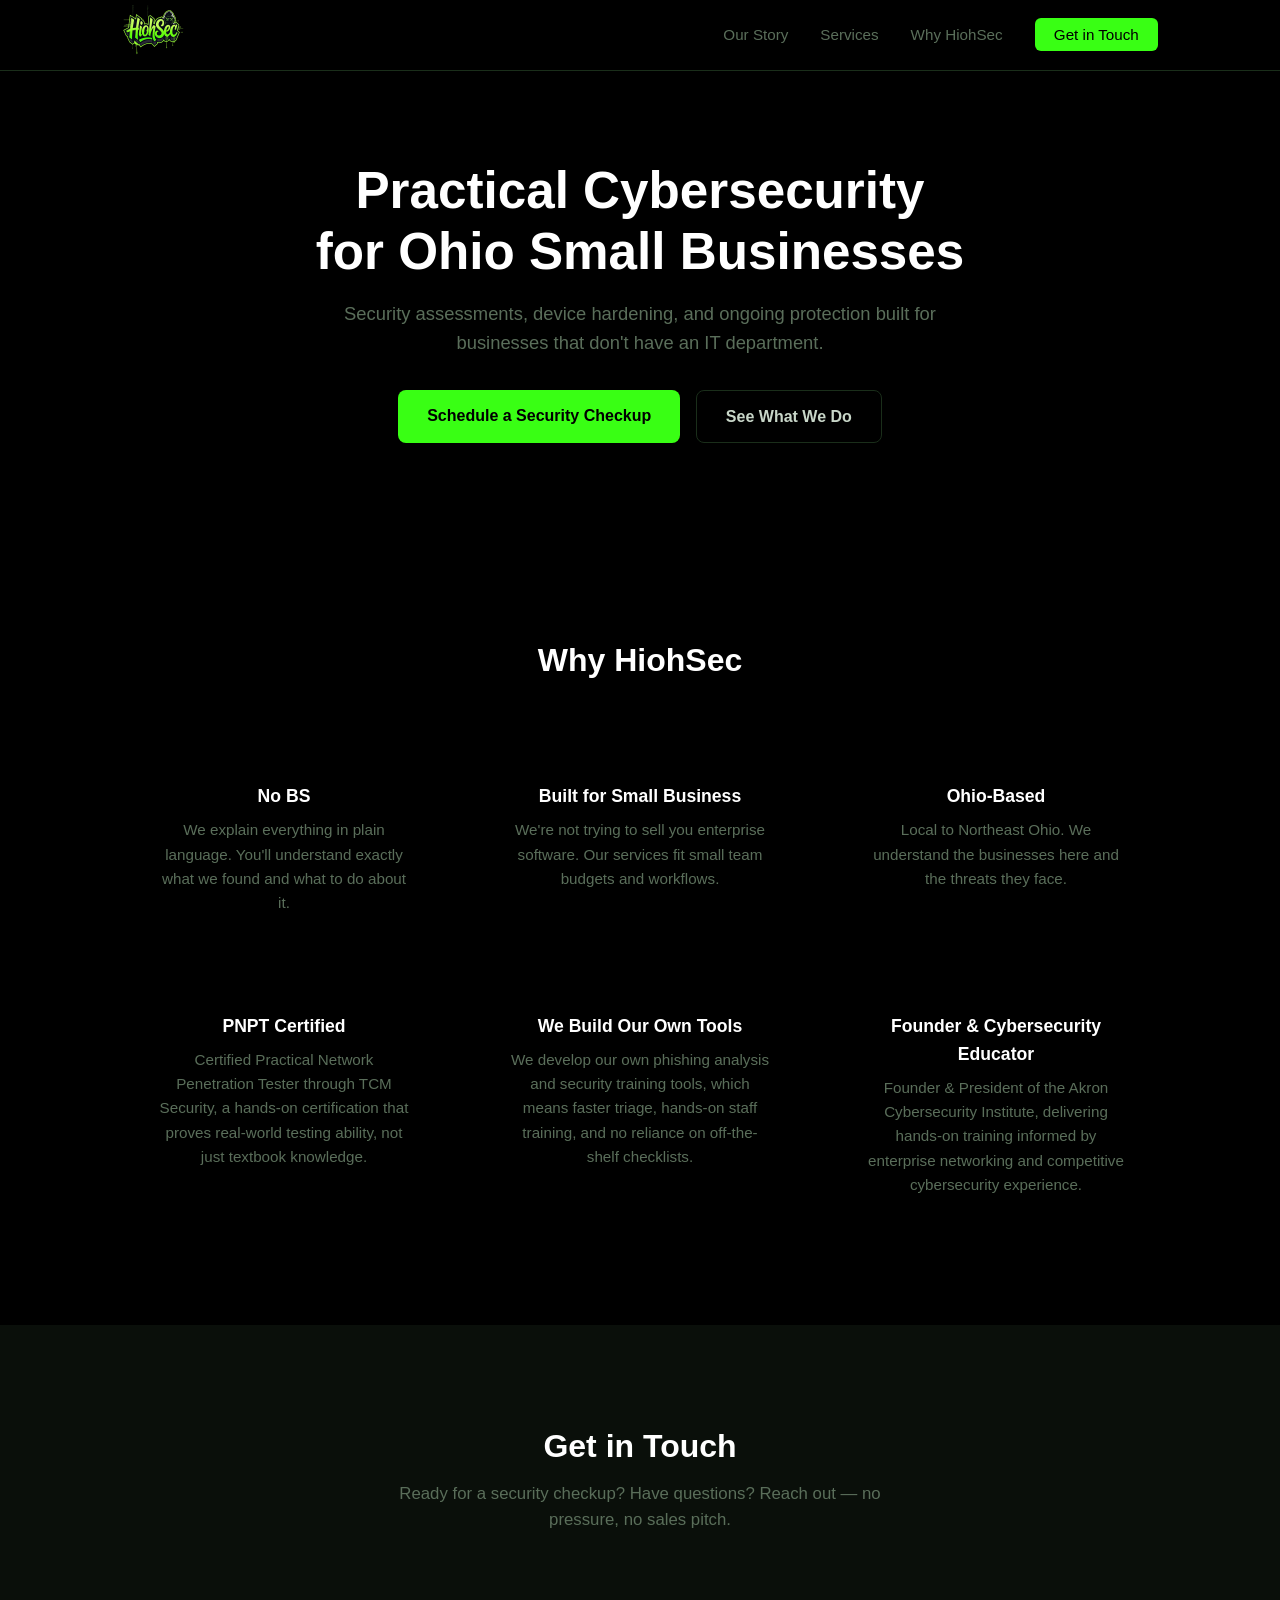
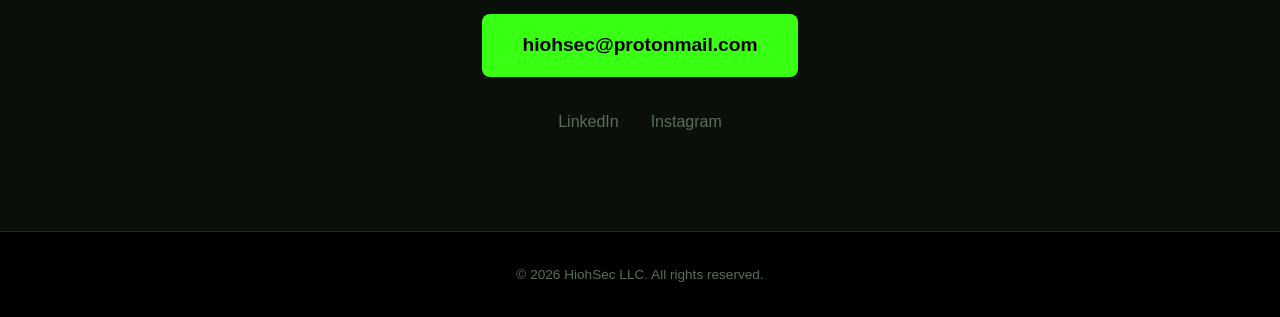
==== commit 174b4079: "Remove Secure Ohio credential; replace with in-house tooling No longer affiliated with Secure Ohio, " ====
--- a/index.html
+++ b/index.html
@@ -73,8 +73,8 @@
                     <p>Certified Practical Network Penetration Tester through TCM Security, a hands-on certification that proves real-world testing ability, not just textbook knowledge.</p>
                 </div>
                 <div class="why-item">
-                    <h3>Secure Ohio Contributor</h3>
-                    <p>Active contributor to Secure Ohio, an initiative dedicated to protecting local government entities across the state.</p>
+                    <h3>We Build Our Own Tools</h3>
+                    <p>We develop our own phishing analysis and security training tools, which means faster triage, hands-on staff training, and no reliance on off-the-shelf checklists.</p>
                 </div>
                 <div class="why-item">
                     <h3>Founder & Cybersecurity Educator</h3>
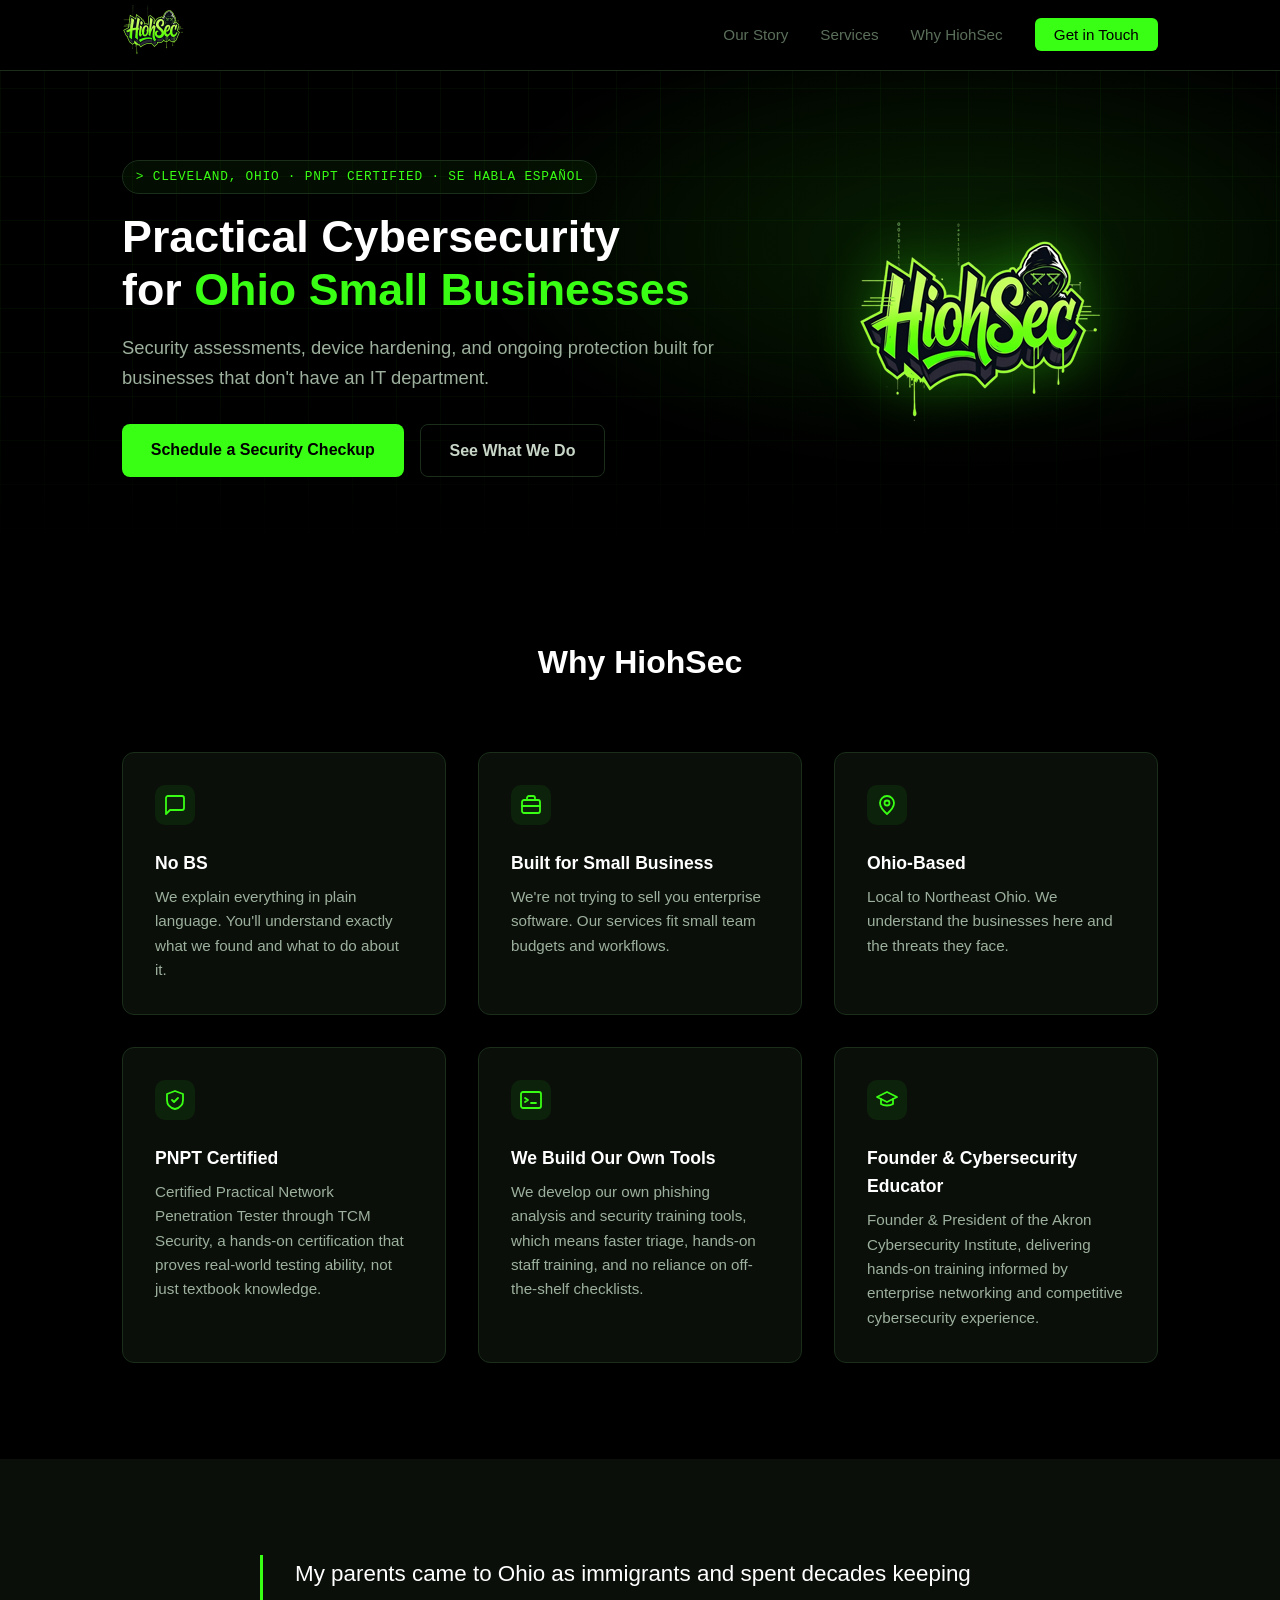
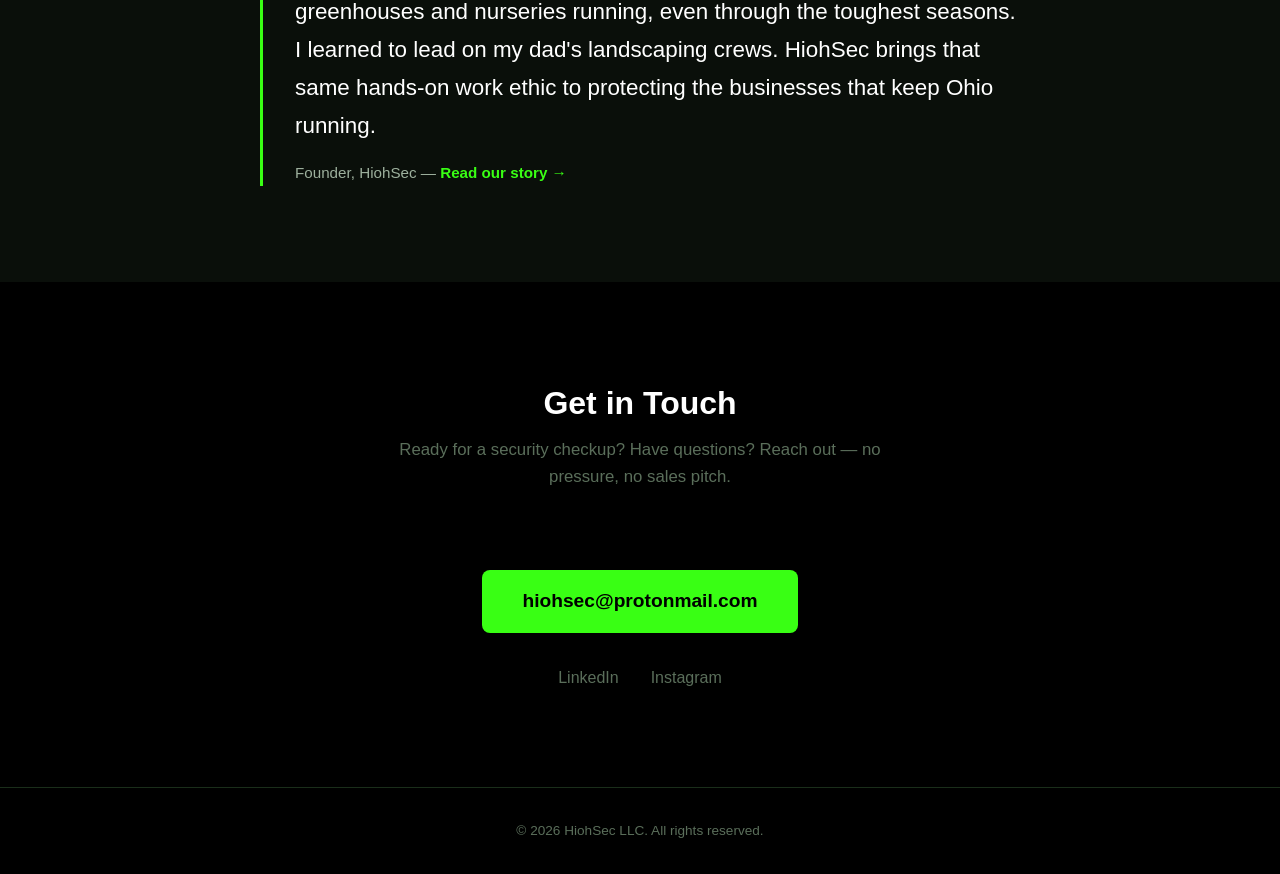
==== commit d2bcfd1e: "Give the homepage more character The homepage was centered text on flat black with the brand's graff" ====
--- a/index.html
+++ b/index.html
@@ -41,13 +41,19 @@
         </div>
     </nav>
 
-    <section class="hero">
-        <div class="container">
-            <h1>Practical Cybersecurity<br>for Ohio Small Businesses</h1>
-            <p class="hero-sub">Security assessments, device hardening, and ongoing protection built for businesses that don't have an IT department.</p>
-            <div class="hero-buttons">
-                <a href="https://calendly.com/hiohsec/30min" class="btn btn-primary" target="_blank" rel="noopener noreferrer">Schedule a Security Checkup</a>
-                <a href="services.html" class="btn btn-secondary">See What We Do</a>
+    <section class="hero hero-home">
+        <div class="container hero-grid">
+            <div class="hero-copy">
+                <p class="eyebrow">Cleveland, Ohio &middot; PNPT certified &middot; Se habla espa&ntilde;ol</p>
+                <h1>Practical Cybersecurity<br>for <span class="text-accent">Ohio Small Businesses</span></h1>
+                <p class="hero-sub">Security assessments, device hardening, and ongoing protection built for businesses that don't have an IT department.</p>
+                <div class="hero-buttons">
+                    <a href="https://calendly.com/hiohsec/30min" class="btn btn-primary" target="_blank" rel="noopener noreferrer">Schedule a Security Checkup</a>
+                    <a href="services.html" class="btn btn-secondary">See What We Do</a>
+                </div>
+            </div>
+            <div class="hero-art" aria-hidden="true">
+                <img src="img/logo.png" alt="" width="260" height="260">
             </div>
         </div>
     </section>
@@ -57,34 +63,51 @@
             <h2>Why HiohSec</h2>
             <div class="why-grid">
                 <div class="why-item">
+                    <svg class="why-icon" viewBox="0 0 24 24" fill="none" stroke="currentColor" stroke-width="1.8" stroke-linecap="round" stroke-linejoin="round" aria-hidden="true" focusable="false"><path d="M21 15a2 2 0 0 1-2 2H7l-4 4V5a2 2 0 0 1 2-2h14a2 2 0 0 1 2 2z"/></svg>
                     <h3>No BS</h3>
                     <p>We explain everything in plain language. You'll understand exactly what we found and what to do about it.</p>
                 </div>
                 <div class="why-item">
+                    <svg class="why-icon" viewBox="0 0 24 24" fill="none" stroke="currentColor" stroke-width="1.8" stroke-linecap="round" stroke-linejoin="round" aria-hidden="true" focusable="false"><rect x="3" y="7" width="18" height="13" rx="2"/><path d="M8 7V5a2 2 0 0 1 2-2h4a2 2 0 0 1 2 2v2"/><path d="M3 13h18"/></svg>
                     <h3>Built for Small Business</h3>
                     <p>We're not trying to sell you enterprise software. Our services fit small team budgets and workflows.</p>
                 </div>
                 <div class="why-item">
+                    <svg class="why-icon" viewBox="0 0 24 24" fill="none" stroke="currentColor" stroke-width="1.8" stroke-linecap="round" stroke-linejoin="round" aria-hidden="true" focusable="false"><path d="M12 21s-7-6.2-7-11a7 7 0 0 1 14 0c0 4.8-7 11-7 11z"/><circle cx="12" cy="10" r="2.5"/></svg>
                     <h3>Ohio-Based</h3>
                     <p>Local to Northeast Ohio. We understand the businesses here and the threats they face.</p>
                 </div>
                 <div class="why-item">
+                    <svg class="why-icon" viewBox="0 0 24 24" fill="none" stroke="currentColor" stroke-width="1.8" stroke-linecap="round" stroke-linejoin="round" aria-hidden="true" focusable="false"><path d="M12 3l8 3v6c0 5-3.5 8-8 9-4.5-1-8-4-8-9V6z"/><path d="M9 12l2 2 4-4"/></svg>
                     <h3>PNPT Certified</h3>
                     <p>Certified Practical Network Penetration Tester through TCM Security, a hands-on certification that proves real-world testing ability, not just textbook knowledge.</p>
                 </div>
                 <div class="why-item">
+                    <svg class="why-icon" viewBox="0 0 24 24" fill="none" stroke="currentColor" stroke-width="1.8" stroke-linecap="round" stroke-linejoin="round" aria-hidden="true" focusable="false"><rect x="2" y="4" width="20" height="16" rx="2"/><path d="M6 10l3 2-3 2"/><path d="M12 15h5"/></svg>
                     <h3>We Build Our Own Tools</h3>
                     <p>We develop our own phishing analysis and security training tools, which means faster triage, hands-on staff training, and no reliance on off-the-shelf checklists.</p>
                 </div>
                 <div class="why-item">
-                    <h3>Founder & Cybersecurity Educator</h3>
-                    <p>Founder & President of the Akron Cybersecurity Institute, delivering hands‑on training informed by enterprise networking and competitive cybersecurity experience.</p>
+                    <svg class="why-icon" viewBox="0 0 24 24" fill="none" stroke="currentColor" stroke-width="1.8" stroke-linecap="round" stroke-linejoin="round" aria-hidden="true" focusable="false"><path d="M2 9l10-5 10 5-10 5z"/><path d="M6 11v5c3 2 9 2 12 0v-5"/></svg>
+                    <h3>Founder &amp; Cybersecurity Educator</h3>
+                    <p>Founder &amp; President of the Akron Cybersecurity Institute, delivering hands‑on training informed by enterprise networking and competitive cybersecurity experience.</p>
                 </div>
             </div>
         </div>
     </section>
 
-    <section id="contact" class="section section-alt">
+    <section class="section section-alt story-band">
+        <div class="container">
+            <figure class="story-quote">
+                <blockquote>
+                    <p>My parents came to Ohio as immigrants and spent decades keeping greenhouses and nurseries running, even through the toughest seasons. I learned to lead on my dad's landscaping crews. HiohSec brings that same hands-on work ethic to protecting the businesses that keep Ohio running.</p>
+                </blockquote>
+                <figcaption>Founder, HiohSec &mdash; <a href="about.html">Read our story &rarr;</a></figcaption>
+            </figure>
+        </div>
+    </section>
+
+    <section id="contact" class="section">
         <div class="container contact-section">
             <h2>Get in Touch</h2>
             <p class="section-sub">Ready for a security checkup? Have questions? Reach out &mdash; no pressure, no sales pitch.</p>
--- a/css/style.css
+++ b/css/style.css
@@ -22,6 +22,7 @@
     --color-bg-alt: #0a0f0a;       /* Near-black with a hint of green */
     --color-text: #c8d6c8;          /* Light gray-green text */
     --color-text-muted: #5a6e5a;    /* Muted green-gray */
+    --color-text-soft: #9db09d;     /* Readable secondary text for body copy on dark cards */
     --color-heading: #ffffff;       /* White headings */
     --color-border: #1a2e1a;        /* Dark green-tinted borders */
     --color-card: #0a0f0a;          /* Card backgrounds */
@@ -199,6 +200,96 @@
     flex-wrap: wrap;         /* Wraps to new line on small screens */
 }
 
+/*
+    HOMEPAGE HERO
+    Two columns: copy on the left, the logo on the right. The faint grid
+    and green glow are pure CSS gradients, so no extra images to load and
+    nothing the Content-Security-Policy has to allow.
+*/
+.hero-home {
+    position: relative;
+    overflow: hidden;
+    text-align: left;
+    background:
+        radial-gradient(ellipse 55% 60% at 75% 45%, rgba(57, 255, 20, 0.12), transparent 70%),
+        linear-gradient(rgba(57, 255, 20, 0.04) 1px, transparent 1px) 0 0 / 44px 44px,
+        linear-gradient(90deg, rgba(57, 255, 20, 0.04) 1px, transparent 1px) 0 0 / 44px 44px;
+}
+
+/* Fade the grid out at the bottom so it blends into the next section */
+.hero-home::after {
+    content: "";
+    position: absolute;
+    left: 0;
+    right: 0;
+    bottom: 0;
+    height: 160px;
+    background: linear-gradient(transparent, var(--color-bg));
+    pointer-events: none;
+}
+
+.hero-grid {
+    position: relative;
+    z-index: 1;   /* sit above the ::after fade */
+    display: grid;
+    grid-template-columns: 1.9fr 1fr;
+    align-items: center;
+    gap: var(--space-md);
+}
+
+.hero-home {
+    padding-bottom: var(--space-lg);
+}
+
+.hero-home h1 {
+    font-size: clamp(2rem, 4.2vw, 2.8rem);
+}
+
+.hero-home .hero-sub {
+    color: var(--color-text-soft);
+    margin-left: 0;
+}
+
+.hero-home .hero-buttons {
+    justify-content: flex-start;
+}
+
+.hero-art {
+    display: flex;
+    justify-content: center;
+}
+
+/* Logo file is 260px wide, so cap it there to keep it crisp */
+.hero-art img {
+    width: 100%;
+    max-width: 260px;
+    height: auto;
+    filter: drop-shadow(0 0 28px rgba(57, 255, 20, 0.35));
+}
+
+/* Small terminal-style label above the headline */
+.eyebrow {
+    display: inline-block;
+    font-family: ui-monospace, SFMono-Regular, Menlo, Consolas, monospace;
+    font-size: 0.8rem;
+    letter-spacing: 0.06em;
+    text-transform: uppercase;
+    color: var(--color-primary);
+    border: 1px solid var(--color-border);
+    background: rgba(57, 255, 20, 0.05);
+    padding: 0.35rem 0.8rem;
+    border-radius: 999px;
+    margin-bottom: var(--space-sm);
+}
+
+.eyebrow::before {
+    content: "> ";
+}
+
+.text-accent {
+    color: var(--color-primary);
+}
+
 /* =========================================
    BUTTONS
    ========================================= */
@@ -388,8 +479,27 @@
 }
 
 .why-item {
-    text-align: center;
+    text-align: left;
     padding: var(--space-md);
+    background: var(--color-card);
+    border: 1px solid var(--color-border);
+    border-radius: 12px;
+    transition: border-color 0.2s, transform 0.2s;
+}
+
+.why-item:hover {
+    border-color: var(--color-primary);
+    transform: translateY(-2px);
+}
+
+.why-icon {
+    width: 40px;
+    height: 40px;
+    padding: 8px;
+    color: var(--color-primary);
+    background: rgba(57, 255, 20, 0.08);
+    border-radius: 10px;
+    margin-bottom: var(--space-sm);
 }
 
 .why-item h3 {
@@ -399,8 +509,40 @@
 }
 
 .why-item p {
-    color: var(--color-text-muted);
+    color: var(--color-text-soft);
     font-size: 0.95rem;
+}
+
+/* =========================================
+   STORY BAND (homepage)
+   ========================================= */
+.story-quote {
+    max-width: 760px;
+    margin: 0 auto;
+    padding-left: var(--space-md);
+    border-left: 3px solid var(--color-primary);
+}
+
+.story-quote blockquote p {
+    font-size: clamp(1.15rem, 2.2vw, 1.4rem);
+    line-height: 1.7;
+    color: var(--color-heading);
+}
+
+.story-quote figcaption {
+    margin-top: var(--space-sm);
+    color: var(--color-text-soft);
+    font-size: 0.95rem;
+}
+
+.story-quote figcaption a {
+    color: var(--color-primary);
+    text-decoration: none;
+    font-weight: 600;
+}
+
+.story-quote figcaption a:hover {
+    text-decoration: underline;
 }
 
 /* =========================================
@@ -545,6 +687,7 @@
 .story-image {
     width: 100%;
     max-width: 600px;
+    height: auto; /* scale height with width; the img width/height attributes only set the aspect ratio */
     border-radius: 12px;
     border: 1px solid var(--color-border);
     margin-bottom: var(--space-md);
@@ -690,6 +833,87 @@
 }
 
 /* =========================================
+   ROADMAP TIMELINE
+   ========================================= */
+
+/*
+    The timeline is a single vertical line with milestones down one side.
+    The line itself is drawn with a ::before pseudo-element on the list,
+    so we don't need an extra empty div just for decoration.
+*/
+.timeline {
+    position: relative;
+    margin: var(--space-lg) auto 0;
+    max-width: 720px;
+    padding-left: var(--space-md);
+    list-style: none;
+}
+
+.timeline::before {
+    content: "";
+    position: absolute;
+    left: 0;
+    top: 0.6rem;
+    bottom: 0.6rem;
+    width: 2px;
+    background: var(--color-border);
+}
+
+.timeline-item {
+    position: relative;
+    padding-left: var(--space-md);
+    padding-bottom: var(--space-lg);
+    text-align: left;
+}
+
+.timeline-item:last-child {
+    padding-bottom: 0;
+}
+
+/* The dot on the line. Sits half outside the line so it looks centered. */
+.timeline-item::before {
+    content: "";
+    position: absolute;
+    left: calc(-1 * var(--space-md) - 5px);
+    top: 0.45rem;
+    width: 12px;
+    height: 12px;
+    border-radius: 50%;
+    background: var(--color-bg);
+    border: 2px solid var(--color-border);
+}
+
+/* "current" marks where the company is today — filled in, with a glow. */
+.timeline-item.current::before {
+    background: var(--color-primary);
+    border-color: var(--color-primary);
+    box-shadow: 0 0 12px rgba(57, 255, 20, 0.6);
+}
+
+.timeline-date {
+    display: block;
+    font-size: 0.8rem;
+    color: var(--color-primary);
+    font-weight: 600;
+    text-transform: uppercase;
+    letter-spacing: 0.05em;
+    margin-bottom: 0.35rem;
+}
+
+.timeline-item h3 {
+    color: var(--color-heading);
+    margin-bottom: var(--space-xs);
+    text-align: left;
+}
+
+.timeline-item p {
+    color: var(--color-text);
+    line-height: 1.8;
+    text-align: left;
+    margin: 0;
+}
+
+/* =========================================
    MOBILE RESPONSIVE
    ========================================= */
 
@@ -765,4 +989,53 @@
     .mobile-menu-btn {
         z-index: 1100;
     }
-}+    /* Tighten the timeline so milestones don't wrap awkwardly on phones */
+    .timeline {
+        padding-left: var(--space-sm);
+    }
+    .timeline-item {
+        padding-left: var(--space-sm);
+        padding-bottom: var(--space-md);
+    }
+    .timeline-item::before {
+        left: calc(-1 * var(--space-sm) - 5px);
+    }
+    /* Homepage hero: stack, logo on top, centered */
+    .hero-home {
+        text-align: center;
+    }
+    .hero-grid {
+        grid-template-columns: 1fr;
+        gap: var(--space-md);
+    }
+    .hero-art {
+        order: -1;
+    }
+    .hero-art img {
+        max-width: 170px;
+    }
+    .eyebrow {
+        font-size: 0.7rem;
+        letter-spacing: 0.03em;
+    }
+    .hero-home .hero-sub {
+        margin-left: auto;
+    }
+    .hero-home .hero-buttons {
+        justify-content: center;
+    }
+    .story-quote {
+        padding-left: var(--space-sm);
+    }
+}
+/* Respect visitors who have asked their device to reduce motion */
+@media (prefers-reduced-motion: reduce) {
+    .btn,
+    .why-item {
+        transition: none;
+    }
+    .btn:hover,
+    .why-item:hover {
+        transform: none;
+    }
+}
